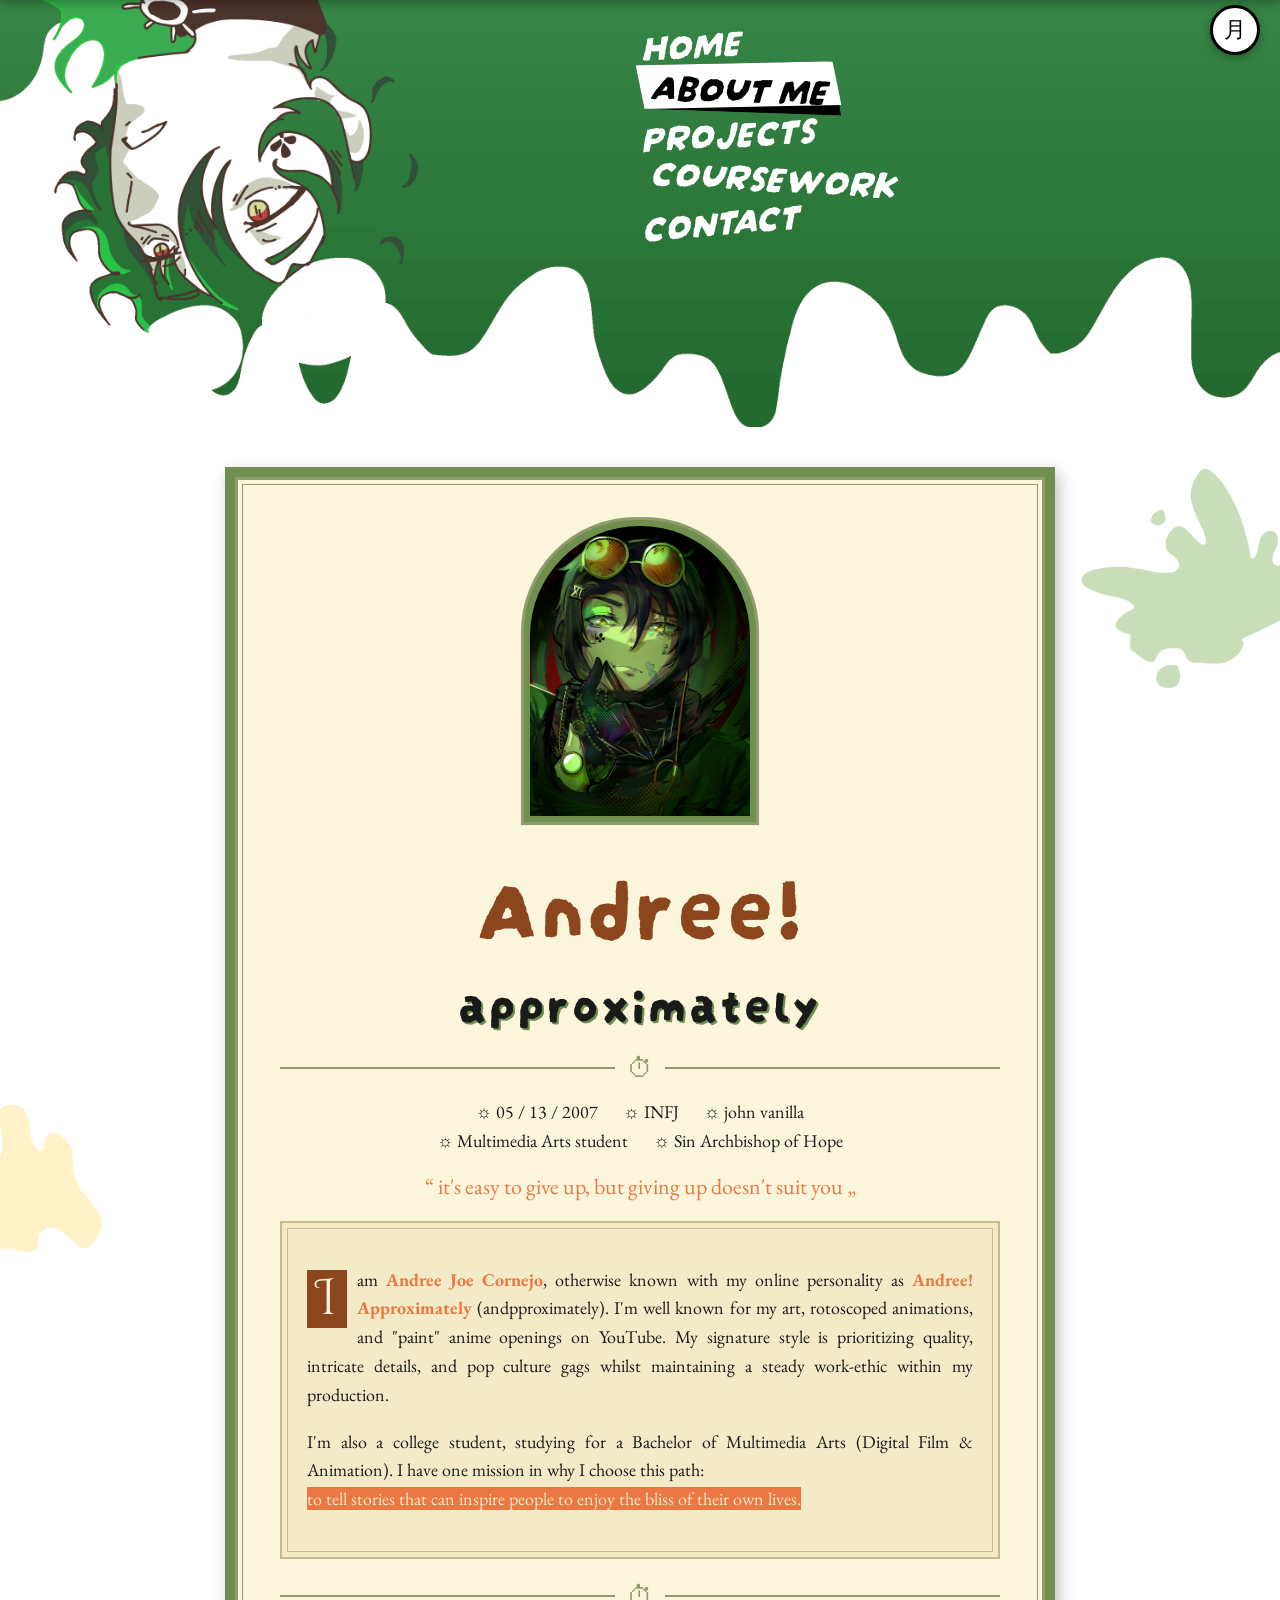
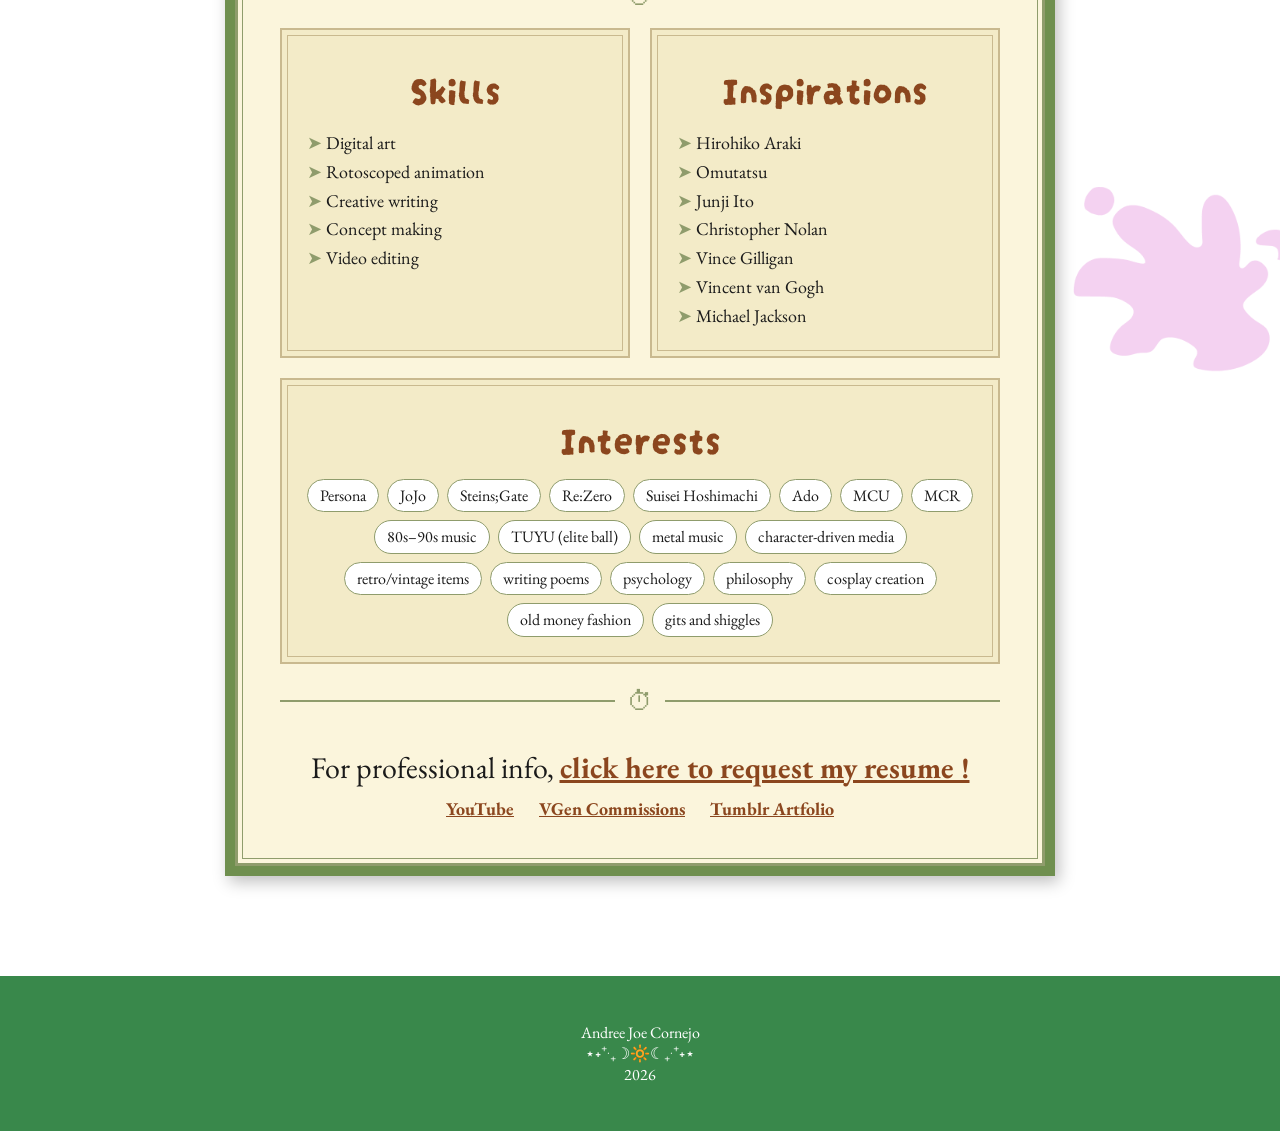
==== about.html @ 51e339ca "Overwrite repository with local files" ====
<!DOCTYPE html>
<html lang="en">
<head>
    <meta charset="UTF-8">
    <meta name="viewport" content="width=device-width, initial-scale=1.0">
    <title>About</title>
    <link rel="stylesheet" href="style.css">
    <link rel="preconnect" href="https://fonts.googleapis.com">
<link rel="preconnect" href="https://fonts.gstatic.com" crossorigin>
<link href="https://fonts.googleapis.com/css2?family=Cinzel+Decorative:wght@400;700;900&family=Darumadrop+One&family=EB+Garamond:ital,wght@0,400..800;1,400..800&family=Londrina+Outline&display=swap" rel="stylesheet">
</head>

<body>
<div id="mini-bar">
    <a href="index.html" class="eye">
        <img src="assets/eye.gif" alt="Home" >
    </a>
    <nav>
        <a href="index.html">HOME</a>
        <a href="about.html" class="active">ABOUT ME</a>
        <a href="projects.html">PROJECTS</a>
        <a href="coursework.html">COURSEWORK</a>
        <a href="contact.html">CONTACT</a>
    </nav>
</div>

<button id="dark-mode-btn">月</button>

    <header class="banner">
        <nav>
            <a href="index.html">HOME</a>
            <a href="about.html" class="active">ABOUT ME</a>
            <a href="projects.html">PROJECTS</a>
            <a href="coursework.html">COURSEWORK</a>
            <a href="contact.html">CONTACT</a>
        </nav>
    </header>
<div class="container">
    <img src="assets/splash-green.png" alt="" class="splash" style="top: 0px; right: -100px;">
    <img src="assets/splash-yellow.png" alt="" class="splash" style="top: 600px; left: -150px;">
    <img src="assets/splash-pink.png" alt="" class="splash" style="top: 1300px; right: -80px;">
    <main> 
        <div class="about-card">   
                <div class="portrait-frame reveal">
                <img src="assets/andori mikapikazo.png" alt="Portrait of Andree" class="portrait">
                </div>
                            <h1 class="about-name reveal">Andree!</h1>
                             <h1 class="about-name2 reveal">approximately</h1>
    <div class="divider">⏱</div>
                            <p class="info-line reveal">
                                <span>☼ 05 / 13 / 2007</span>
                                <span>☼ INFJ</span>
                                <span>☼ john vanilla</span>
                            </p>
                                     <p class="info-line reveal">
                                <span>☼ Multimedia Arts student</span>
                                <span>☼ Sin Archbishop of Hope</span>
                            </p>
                                 <p class="about-quote reveal">“ it's easy to give up, but giving up doesn't suit you „</p>
                                     <div class="bio reveal">
                                    <p>
                                        I am <b>Andree Joe Cornejo</b>, otherwise known with my online personality as
                                        <b>Andree! Approximately</b> (andpproximately). I'm well known for my art,
                                        rotoscoped animations, and "paint" anime openings on YouTube. My signature style
                                        is prioritizing quality, intricate details, and pop culture gags whilst maintaining
                                        a steady work-ethic within my production.
                                    </p>
                                    <p>
                                        I'm also a college student, studying for a Bachelor of Multimedia Arts
                                        (Digital Film &amp; Animation). I have one mission in why I choose this path: <br>
                                        <mark>to tell stories that can inspire people to enjoy the bliss of their own lives.</mark>
                                    </p>
                                     </div>
      <div class="divider">⏱</div>
                  <div class="two-boxes">
                <div class="mini-box reveal">
                    <h3 class="script-label">Skills</h3>
                    <ul>
                        <li>Digital art</li>
                        <li>Rotoscoped animation</li>
                        <li>Creative writing</li>
                        <li>Concept making</li>
                        <li>Video editing</li>
                    </ul>
                </div>

                <div class="mini-box reveal">
                    <h3 class="script-label">Inspirations</h3>
                    <ul>
                        <li>Hirohiko Araki</li>
                        <li>Omutatsu</li>
                        <li>Junji Ito</li>
                        <li>Christopher Nolan</li>
                        <li>Vince Gilligan</li>
                        <li>Vincent van Gogh</li>
                        <li>Michael Jackson</li>
                    </ul>
                </div>
            </div>
                        <div class="mini-box reveal">
                <h3 class="script-label">Interests</h3>
                <div class="tags">
                    <span>Persona</span>
                    <span>JoJo</span>
                    <span>Steins;Gate</span>
                    <span>Re:Zero</span>
                    <span>Suisei Hoshimachi</span>
                    <span>Ado</span>
                    <span>MCU</span>
                    <span>MCR</span>
                    <span>80s–90s music</span>
                    <span>TUYU (elite ball)</span>
                    <span>metal music</span>
                    <span>character-driven media</span>
                    <span>retro/vintage items</span>
                    <span>writing poems</span>
                    <span>psychology</span>
                    <span>philosophy</span>
                    <span>cosplay creation</span>
                    <span>old money fashion</span>
                    <span>gits and shiggles</span>
                </div>
                     </div>
            <div class="divider">⏱</div>

                    <p class="resume reveal">
                For professional info, <a href="#" target="_blank">click here to request my resume !</a>
                     </p>
                    <p class="info-line reveal">
                <a href="https://youtube.com/@andpproximately">YouTube</a>
                <a href="https://vgen.co/andpproximately">VGen Commissions</a>
                <a href="https://andpproximately.tumblr.com/">Tumblr Artfolio</a>
            </p>             
        </div>
    </main>
</div>
<footer>
    <p>Andree Joe Cornejo<br> ⋆˖⁺‧₊☽🔆☾₊‧⁺˖⋆ <br>2026</p>
</footer>
<script>
setTimeout(function() {

    let banner = document.querySelector('.banner');

    setTimeout(function() {
        banner.style.backgroundImage =
            'url("assets/backgroundstill.gif")';
    });

}, 1500);
</script>
<script src="script.js"></script> 
</body>
</html>
---- style.css ----
:root {
    --green: #39884B;
    --dark-green: #1f5e2e;
    --orange: #ff753f;
    --bg: #ffffff;
    --text: #1a1a1a;
}
body.dark-mode {
    --bg: #161616;
    --text: #f1f1f1;
    --green: #4fae63;
}
body {
    margin: 0;
    overflow-x: hidden;
    font-family: "EB Garamond", sans-serif;
    background: var(--bg);
    color: var(--text);
    transition: background 0.4s, color 0.4s;
}

h1, h2, h3 {
  font-family: "Darumadrop One", sans-serif;
    font-weight: normal;
    letter-spacing: 1px;
}

img {
    max-width: 100%;
}

#intro {
    position: fixed;
    inset: 0;
    background: #39884B;
    display: flex;
    flex-direction: column;
    justify-content: center;
    align-items: center;
    overflow: hidden;
    z-index: 9999;
}
#intro h1 {
    color: white;
    font-size: clamp(35px, 7vw, 80px);
    text-align: center;
    margin: 0;
    animation: appear 1.5s ease;
}
#intro p {
    color: white;
    text-align: center;
    font-size: clamp(16px, 2.5vw, 24px);
    animation: appear 1.5s ease;
}
@keyframes appear {
    from { opacity: 0; transform: translateY(20px); }
    to   { opacity: 1; transform: translateY(0); }
}
    #paint-rise {
        position: absolute;
        left: 0;
        bottom: -200%;
        width: 100vw;
        height: 100%;
        background: white;
        z-index: 2;
           }
      #paint-rise::before {
        content: "";
        position: absolute;
        bottom: 100%;
        left: 0;
        width: 100%;
        height: 120px;
        background-image: url("assets/white-paint.png");
        background-size: 100% 100%;
        background-repeat: no-repeat;
          }
               #paint-rise.rise {
            animation: paintUp 0.8s ease-in-out forwards;
           }
            @keyframes paintUp {
            from { bottom: -100%; }
            to   { bottom: 0; }
          }
    #intro.fade-out {
        opacity: 0;
        transition: opacity 0.7s ease;
        pointer-events: none;
        }
        body.intro-active {
            overflow: hidden;
 }

 .banner {
    width: 100%;
    aspect-ratio: 3 / 1;
    background-image: url("assets/backgroundcut.gif");
    background-size: cover;
    background-position: center bottom;
    display: flex;
    justify-content: flex-start;
    align-items: flex-start;
    padding: 1.5% 0 0 50%;
    box-sizing: border-box;
}
.banner nav {
    display: flex;
    flex-direction: column;
    gap: 0;
}
.banner a {
    position: relative;
    display: block;
    width: fit-content;
  font-family: "Darumadrop One", sans-serif;;
    font-size: clamp(20px, 3vw, 55px);
    line-height: 1.15;
    font-style: italic;
    color: white;
    text-decoration: none;
    isolation: isolate;
    transition: color 0.2s;
}
        .banner a:nth-child(1) { transform: rotate(-4deg); }
        .banner a:nth-child(2) { transform: rotate(2deg);  margin-left: 10px; }
        .banner a:nth-child(3) { transform: rotate(-3deg); }
        .banner a:nth-child(4) { transform: rotate(3deg);  margin-left: 10px; }
        .banner a:nth-child(5) { transform: rotate(-5deg); }
    .banner a::after {
        content: "";
        position: absolute;
        top: -5px;
        left: -15px;
        width: calc(100% + 30px);
        height: calc(100% + 10px);
        background: black;
        mix-blend-mode: difference;
        clip-path: polygon(0% 20%, 95% 0%, 100% 100%, 5% 100%);
        z-index: -1;
        opacity: 0;
        transition: opacity 0.2s;
    }
    .banner a::before {
        content: "";
        position: absolute;
        top: -5px;
        left: -15px;
        width: calc(100% + 30px);
        height: calc(100% + 10px);
        background: white;
        clip-path: polygon(0% 20%, 95% 0%, 100% 80%, 5% 100%);
        z-index: -1;
        opacity: 0;
        transition: opacity 0.2s;
    }
        .banner a:hover {
            color: var(--orange)
        }
        .banner a:hover::before,
        .banner a:hover::after {
            opacity: 1;
        }

        .banner a.active {
            color: black;
        }
        .banner a.active::before {
            opacity: 1;
        }
        .banner a.active::after {
            opacity: 1;
        }

#mini-bar {
    position: fixed;
    top: 0;
    left: 0;
    width: 100%;
    height: 60px;
    background: var(--green);
    display: flex;
    align-items: center;
    gap: 20px;
    padding-right: 20px;
    box-sizing: border-box;
    z-index: 100;
    transform: translateY(-100%);
    transition: transform 0.3s ease;
    box-shadow: 0 3px 10px rgba(0, 0, 0, 0.3);
    }
#mini-bar.show {
    transform: translateY(0);
    }
#mini-bar .eye {
    display: block;
    height: 100%;
    width: 200px;
    opacity: 1;
    overflow: hidden;
}
#mini-bar .eye img {
    display: block;
    width: 100%;
    height: 100%;
    object-fit: cover;
}

#mini-bar nav {
    display: flex;
    gap: 18px;
    margin-left: auto;
    }
#mini-bar a {
    font-family: "Darumadrop One", serif;
    font-style: italic;
    font-size: 20px;
    color: white;
    text-decoration: none;
    opacity: 0.6;
    }
#mini-bar a:hover {
    opacity: 1;
    }
#mini-bar a.active {
    opacity: 1;
    color: black;
    background: white;
    padding: 2px 10px;
    border-bottom: 4px solid var(--orange);
    transform: rotate(-3deg);
    display: inline-block;
    }

#dark-mode-btn {
    position: absolute;
    top: 5px;
    right: 20px;
    z-index: 200;
    width: 50px;
    height: 50px;
    color: black;
    border-radius: 50%;
    border: 3px solid black;
    background: white;
    font-size: 22px;
    cursor: pointer;
    box-shadow: 0 3px 8px rgba(0, 0, 0, 0.3);
}

.container {
    position: relative;
    z-index: 0; 
    overflow: hidden;
    padding: 0 30px 60px;
}
    main {
        max-width: 1100px;
        margin: 0 auto;
    }
    .splash {
        position: absolute;
        width: 350px;
        opacity: 0.35;
        z-index: -1;
        pointer-events: none;
    }
        body.dark-mode .splash {
            opacity: 0.2;
        }

.reveal {
    opacity: 0;
    transform: translateY(60px);
    transition: opacity 0.8s ease, transform 0.8s ease;
}
.reveal.show {
    opacity: 1;
    transform: translateY(0);
}
body.intro-active .reveal.show {
    opacity: 0;
    transform: translateY(60px);
}

                    .big-title {
                        line-height: 0.95;
                        margin: 10px 0 0;
                        text-align: center;
                    }
                    .subtitle {
                        text-align: center;
                        font-size: clamp(18px, 2.5vw, 28px);
                        margin: 20px 0 30px;
                    }
                    .photo-row {
                    display: flex;
                    justify-content: center;
                    gap: 35px;
                    flex-wrap: wrap;
                    margin-bottom: 40px;
                    }
                    .frame {
                        width: 200px;
                        height: 200px;
                        object-fit: cover;
                    }

                    .frame.red    { box-shadow: -10px -10px 0 #ff4b4b; transform: rotate(-3deg); }
                    .frame.yellow { box-shadow: -10px -10px 0 #f5e026; transform: rotate(2deg); }
                    .frame.blue   { box-shadow: -10px -10px 0 #3aa0ff; transform: rotate(-2deg); }
                    .frame.purple { box-shadow: -10px -10px 0 #b44dff; transform: rotate(3deg); }

                    .intro-text {
                        text-align: center;
                        font-size: 18px;
                        line-height: 1.6;
                        max-width: 800px;
                        margin: 0 auto;
                    }

                    blockquote {
                        font-family: "Londrina Outline", serif;
                        font-weight: 400;
                        font-size: 12.5vw;
                        line-height: 1;
                        white-space: nowrap;
                        overflow: hidden;
                        color: var(--orange);
                        text-align: center;
                        box-sizing: border-box;
                        width: 100vw;
                        margin: 0;
                        padding: 0.08em 0;
                        opacity: 0.1;
                    }

footer {
    text-align: center;
    padding: 30px;
    background: var(--green);
    color: white;
}
/*TABLET*/
@media (max-width: 900px) {

    .row,
    .row.flip,
    .youtube-box {
        flex-direction: column;
    }

    .row img,
    .row .pic,
    .row .text {
        width: 100%;
    }

    .frame {
        width: 150px;
        height: 150px;
    }

    .splash {
        width: 250px;
    }
}

/*MOBILE */
@media (max-width: 600px) {
    .banner {
        aspect-ratio: auto;
        height: 260px;
        background-position: 15% bottom;
        padding: 15px 0 0 48%;
    }

    .banner nav {
        gap: 4px;
    }

    .container {
        padding: 0 15px 60px;
    }

    .big-title span {
        padding-left: 0;
    }

    .frame {
        width: 120px;
        height: 120px;
    }

    .photo-row {
        gap: 25px;
    }

    .gallery img {
        width: 220px;
    }
    #mini-bar nav a {
        display: none;
    }

    #mini-bar nav a.active {
        display: inline-block;
    }

    .paper {
        padding: 20px;
    }
}

        .about-card {
            --cream: #fbf5dc;
            --cream-dark: #f3ebc8;
            --sage: #6f8f4f;
            --olive: #8f9c6c;
            --rust: #8b461e;
            --rose: #eb7843;
            --brown-text: #4a3b2sa;
            --tan: #c9b98f;
        }
        .about-card {
            max-width: 720px;
            margin: 40px auto;
            padding: 40px 45px;
            background: var(--cream);
            color: var(--brown-text);
            font-family: "EB Garamond", Georgia, serif;
            font-size: 18px;
            text-align: center;
            border: 10px solid var(--sage);
            box-shadow: inset 0 0 0 3px var(--olive),
                        inset 0 0 0 7px var(--cream),
                        inset 0 0 0 8px var(--olive),
                        4px 6px 15px rgba(0, 0, 0, 0.25);
        }
                    .about-card a {
                color: var(--rust);
                font-weight: bold;
                    }
                .portrait-frame {
            width: 220px;
            height: 290px;
            margin: 0 auto;
            padding: 6px;
            background: var(--sage);
            border: 3px solid var(--olive);
            border-radius: 115px 115px 0 0;
                    }
                .portrait {
            width: 100%;
            height: 100%;
            object-fit: cover;
            border-radius: 110px 110px 0 0;
                    }
            .about-name {
            font-family: "Darumadrop One", serif;
            font-weight: 200;
            font-size: clamp(48px, 10vw, 90px);
            color: var(--rust);
            margin: 10px 0 0;
            letter-spacing: 3px;
            text-shadow: 2px 2px 0 var(--brown-text);
                    }
            .about-name2 {
            font-family: "Darumadrop One", serif;
            font-weight: 500;
            font-size: clamp(50px, 50vw, 30px);
            color: var(--brown-text);
            margin: -1px 5px 0;
            letter-spacing: 3px;
            text-shadow: 2px 2px 0 var(--sage);
                    }
                    .divider {
            display: flex;
            align-items: center;
            gap: 12px;
            color: var(--olive);
            font-size: 26px;
            margin: 15px 0;
                    }
                        .divider::before,
                        .divider::after {
                            content: "";
                            flex: 1;
                            height: 2px;
                            background: var(--olive);
                        }
                        .info-line {
                        display: flex;
                        justify-content: center;
                        flex-wrap: wrap;
                        gap: 8px 25px;
                        margin: 6px 0;
                                }
                                .about-quote {
                        font-style: bold italic;
                        font-size: 22px;
                        color: var(--rose);
                        margin: 20px 0;
                    }
                    .bio,
                    .mini-box {
                        background: var(--cream-dark);
                        border: 2px solid var(--tan);
                        box-shadow: inset 0 0 0 5px var(--cream-dark),
                                    inset 0 0 0 6px var(--tan);
                        padding: 25px;
                        text-align: justify;
                        line-height: 1.6;
                        margin-bottom: 20px;
                    }
                    .bio b {
                        color: var(--rose);
                    }
                        .bio mark {
                            background: var(--rose);
                            color: var(--cream-dark);
                        }
                    .bio p:first-child::first-letter {
                        float: left;
                        font-family: "Cinzel Decorative", serif;
                        font-size: 50px;
                        line-height: 1;
                        padding: 4px 10px;
                        margin: 4px 10px 0 0;
                        background: var(--rust);
                        color: var(--cream);
                    }
                    .two-boxes {
                        display: grid;
                        grid-template-columns: 1fr 1fr;
                        gap: 20px;
                    }
                    .script-label {
                        font-family: "Darumadrop One", cursive;
                        font-size: 40px;
                        letter-spacing: 0;
                        color: var(--rust);
                        text-align: center;
                        margin: 0 0 10px;
                    }
                    .mini-box ul {
                        list-style: none;
                        padding: 0;
                        margin: 0;
                    }
                    .mini-box li::before {
                        content: "➤ "; 
                        color: var(--olive);
                    }
                    .tags {
                        display: flex;
                        flex-wrap: wrap;
                        justify-content: center;
                        gap: 8px;
                    }
                    .tags span {
                        background: var(--bg);
                        border: 1px solid var(--olive);
                        border-radius: 20px;
                        padding: 3px 12px;
                        font-size: 16px;
                    }
                    .resume {
                        font-size: 30px;
                        margin-bottom: 10px;
                    }
                                    body.dark-mode .about-card {
                                --cream: #272423;
                                --brown-text: #faeddf;
                            --sage: #924a20;
                            --olive: #a85816;
                            --rust: #58ce54;
                            --cream-dark: #3a3a3a;
                            --tan: #5c5442;
                                    }
                                    @media (max-width: 600px) {
                                    .about-card {
                                        padding: 30px 18px;
                                        border-width: 6px;
                                    }

                                    .two-boxes {
                                        grid-template-columns: 1fr;
                                        gap: 0;
                                    }

                                    .portrait-frame {
                                        width: 170px;
                                        height: 225px;
                                    }

                                    .bio,
                                    .mini-box {
                                        padding: 18px;
                                        text-align: left;
                                    }
                                }
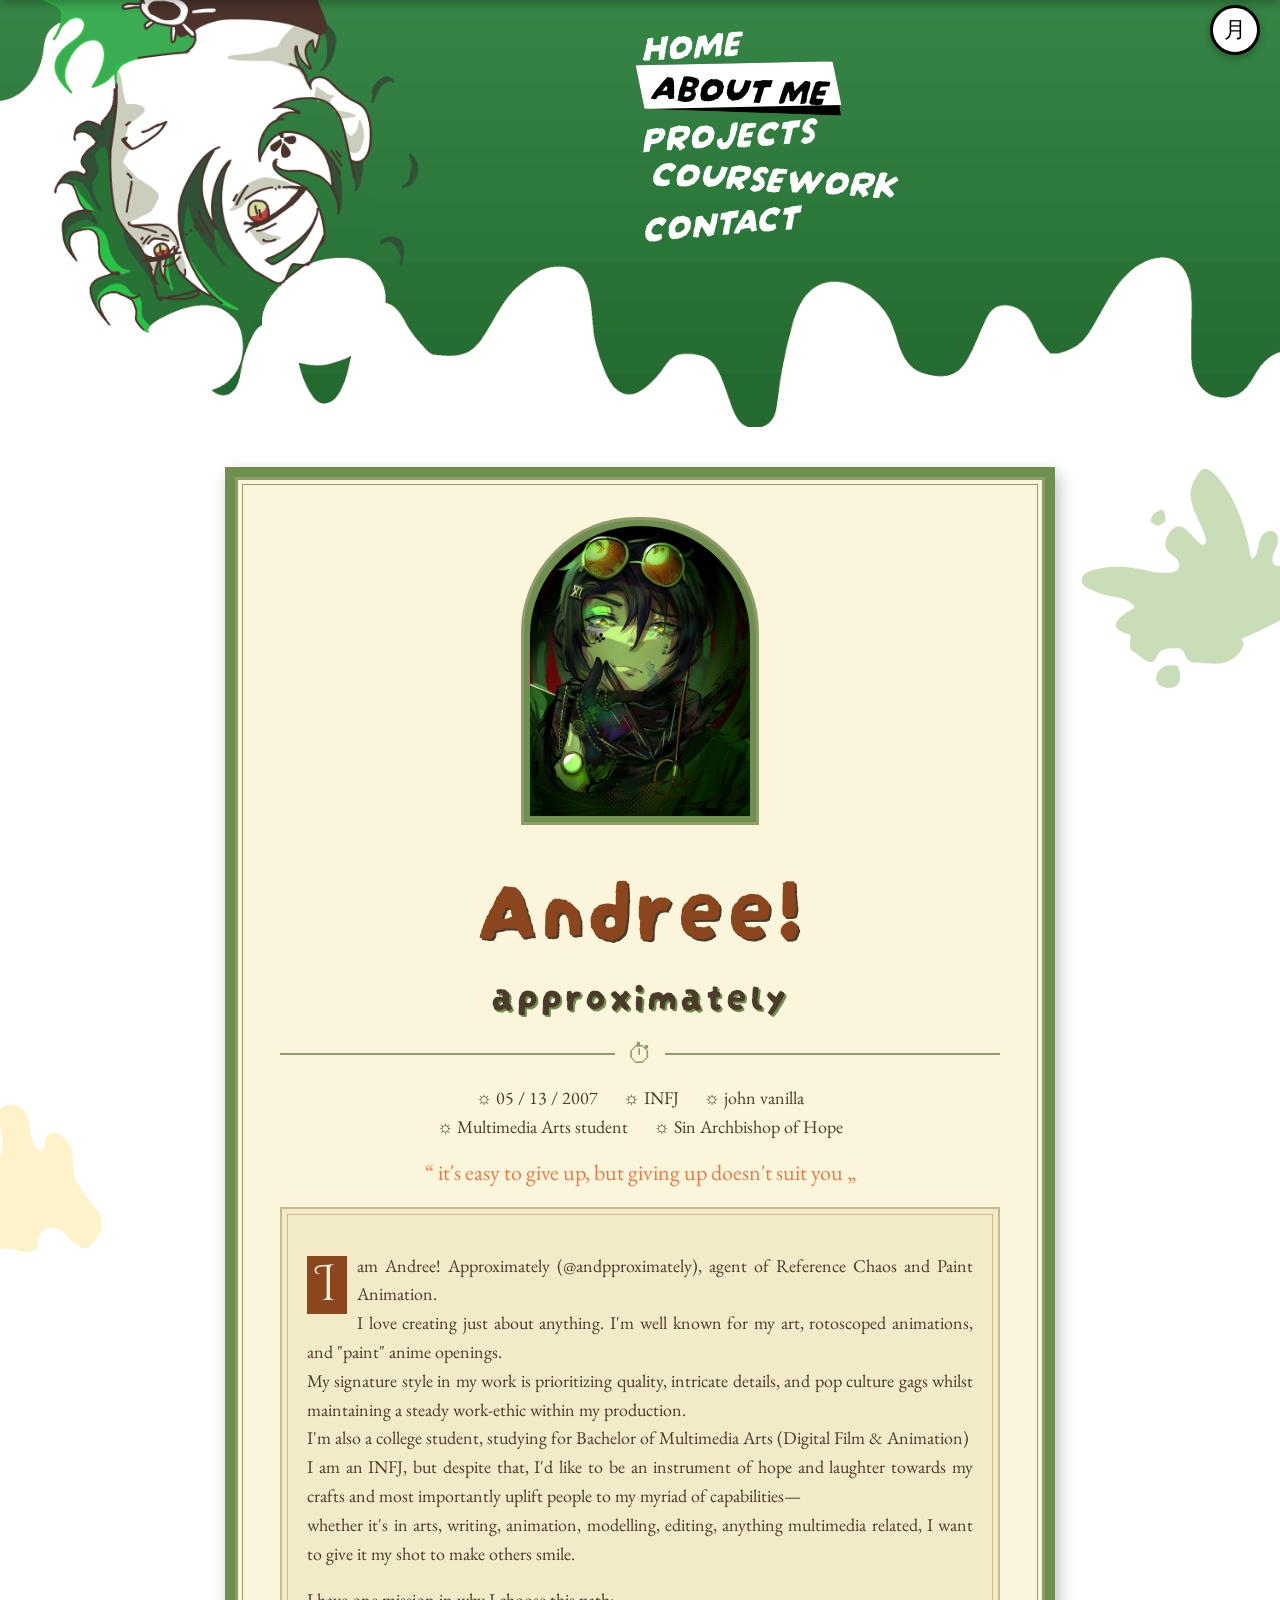
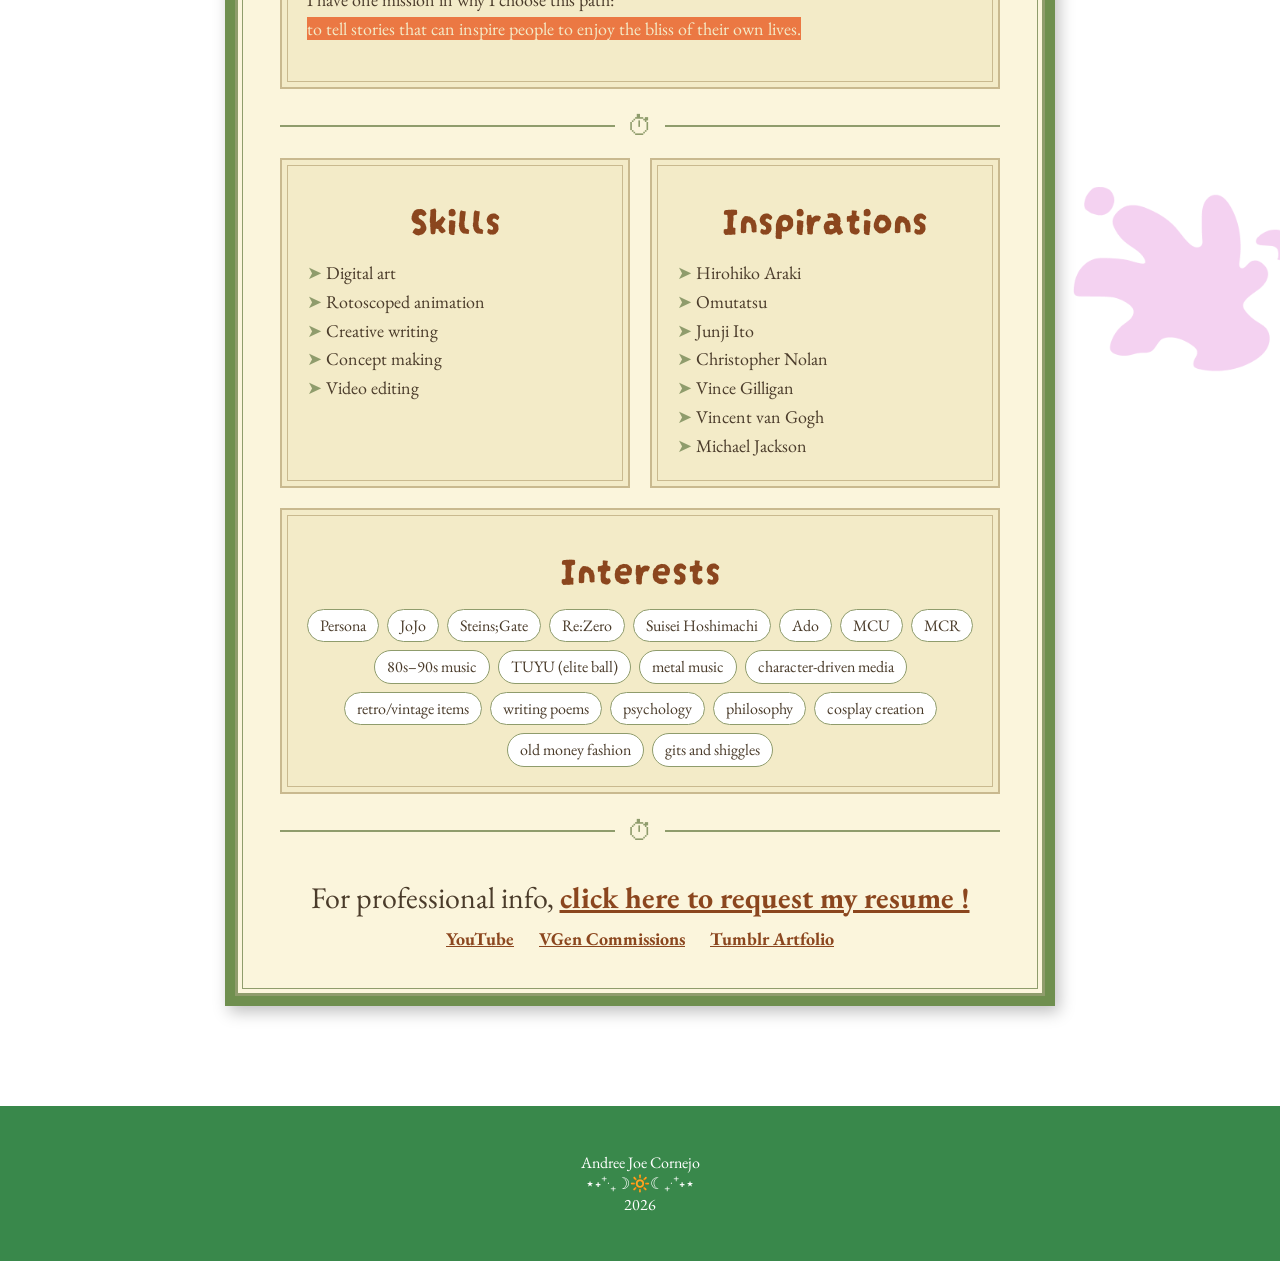
==== commit 12becd5f: "added missing navigation and clean up" ====
--- a/about.html
+++ b/about.html
@@ -40,7 +40,7 @@
     <img src="assets/splash-yellow.png" alt="" class="splash" style="top: 600px; left: -150px;">
     <img src="assets/splash-pink.png" alt="" class="splash" style="top: 1300px; right: -80px;">
     <main> 
-        <div class="about-card">   
+        <div class="card">   
                 <div class="portrait-frame reveal">
                 <img src="assets/andori mikapikazo.png" alt="Portrait of Andree" class="portrait">
                 </div>
@@ -59,15 +59,18 @@
                                  <p class="about-quote reveal">“ it's easy to give up, but giving up doesn't suit you „</p>
                                      <div class="bio reveal">
                                     <p>
-                                        I am <b>Andree Joe Cornejo</b>, otherwise known with my online personality as
-                                        <b>Andree! Approximately</b> (andpproximately). I'm well known for my art,
-                                        rotoscoped animations, and "paint" anime openings on YouTube. My signature style
-                                        is prioritizing quality, intricate details, and pop culture gags whilst maintaining
-                                        a steady work-ethic within my production.
+I am Andree! Approximately (@andpproximately), agent of Reference Chaos and Paint Animation. 
+<br>
+I love creating just about anything. I'm well known for my art, rotoscoped animations, and "paint" anime openings. <br>
+ My signature style in my work is prioritizing quality, intricate details, and pop culture gags whilst maintaining a steady work-ethic within my production.
+<br> 
+I'm also a college student, studying for Bachelor of Multimedia Arts (Digital Film & Animation)
+<br>
+I am an INFJ, but despite that, I'd like to be an instrument of hope and laughter towards my crafts and most importantly uplift people to my myriad of capabilities—
+<br> whether it's in arts, writing, animation, modelling, editing, anything multimedia related, I want to give it my shot to make others smile.
                                     </p>
                                     <p>
-                                        I'm also a college student, studying for a Bachelor of Multimedia Arts
-                                        (Digital Film &amp; Animation). I have one mission in why I choose this path: <br>
+                                        I have one mission in why I choose this path: <br>
                                         <mark>to tell stories that can inspire people to enjoy the bliss of their own lives.</mark>
                                     </p>
                                      </div>
@@ -124,7 +127,7 @@
             <div class="divider">⏱</div>
 
                     <p class="resume reveal">
-                For professional info, <a href="#" target="_blank">click here to request my resume !</a>
+                For professional info, <a href="https://drive.google.com/file/d/1XiRlU1PBj78ZvyiMDsrayhw4P0Z8KBRw/view?usp=sharing" target="_blank">click here to request my resume !</a>
                      </p>
                     <p class="info-line reveal">
                 <a href="https://youtube.com/@andpproximately">YouTube</a>
--- a/style.css
+++ b/style.css
@@ -10,6 +10,41 @@
     --text: #f1f1f1;
     --green: #4fae63;
 }
+
+        .card {
+            --cream: #fbf5dc;
+            --cream-dark: #f3ebc8;
+            --sage: #6f8f4f;
+            --olive: #8f9c6c;
+            --rust: #8b461e;
+            --rose: #eb7843;
+            --brown-text: #4a3b2a;
+            --tan: #c9b98f;
+        }
+        .card {
+            max-width: 720px;
+            margin: 40px auto;
+            padding: 40px 45px;
+            background: var(--cream);
+            color: var(--brown-text);
+            font-family: "EB Garamond", Georgia, serif;
+            font-size: 18px;
+            text-align: center;
+            border: 10px solid var(--sage);
+            box-shadow: inset 0 0 0 3px var(--olive),
+                        inset 0 0 0 7px var(--cream),
+                        inset 0 0 0 8px var(--olive),
+                        4px 6px 15px rgba(0, 0, 0, 0.25);
+        }
+                                    body.dark-mode .card {
+                                --cream: #272423;
+                                --brown-text: #faeddf;
+                            --sage: #924a20;
+                            --olive: #a85816;
+                            --rust: #58ce54;
+                            --cream-dark: #3a3a3a;
+                            --tan: #5c5442;
+                                    }
 body {
     margin: 0;
     overflow-x: hidden;
@@ -259,6 +294,7 @@
         max-width: 1100px;
         margin: 0 auto;
     }
+
     .splash {
         position: absolute;
         width: 350px;
@@ -294,6 +330,37 @@
                         font-size: clamp(18px, 2.5vw, 28px);
                         margin: 20px 0 30px;
                     }
+                    .social-buttons {
+                        display: flex;
+                        justify-content: center;
+                        flex-wrap: wrap;
+                        gap: 10px;
+                        margin: -12px auto 30px;
+                    }
+                    .social-buttons a {
+                        display: grid;
+                        place-items: center;
+                        width: 48px;
+                        height: 48px;
+                        padding: 8px;
+                        box-sizing: border-box;
+                        background: var(--bg);
+                        border: 2px solid var(--green);
+                        border-radius: 12px;
+                        box-shadow: 2px 3px 0 var(--green);
+                        transition: transform 0.2s ease, box-shadow 0.2s ease;
+                    }
+                    .social-buttons img {
+                        display: block;
+                        width: 100%;
+                        height: 100%;
+                        object-fit: contain;
+                    }
+                    .social-buttons a:hover,
+                    .social-buttons a:focus-visible {
+                        transform: translateY(-3px);
+                        box-shadow: 2px 6px 0 var(--green);
+                    }
                     .photo-row {
                     display: flex;
                     justify-content: center;
@@ -310,8 +377,9 @@
                     .frame.red    { box-shadow: -10px -10px 0 #ff4b4b; transform: rotate(-3deg); }
                     .frame.yellow { box-shadow: -10px -10px 0 #f5e026; transform: rotate(2deg); }
                     .frame.blue   { box-shadow: -10px -10px 0 #3aa0ff; transform: rotate(-2deg); }
-                    .frame.purple { box-shadow: -10px -10px 0 #b44dff; transform: rotate(3deg); }
-
+                    .frame.orange { box-shadow: -10px -10px 0 #ffa500; transform: rotate(1deg); }
+                    .frame.purple { box-shadow: -10px -10px 0 #b44dff; transform: rotate(-3deg); }
+                    .frame.green { box-shadow: -10px -10px 0 #26f5b0; transform: rotate(2deg); }
                     .intro-text {
                         text-align: center;
                         font-size: 18px;
@@ -353,8 +421,17 @@
 
     .row img,
     .row .pic,
+    .row .text,
+    .row .coursework-image,
+    .row .coursework-preview {
+        width: 100%;
+    }
+
+    .row > img,
+    .row > .coursework-image,
+    .row > .coursework-preview,
     .row .text {
-        width: 100%;
+        flex: 0 0 auto;
     }
 
     .frame {
@@ -369,6 +446,15 @@
 
 /*MOBILE */
 @media (max-width: 600px) {
+    .social-buttons {
+        gap: 8px;
+    }
+
+    .social-buttons a {
+        width: 42px;
+        height: 42px;
+    }
+
     .banner {
         aspect-ratio: auto;
         height: 260px;
@@ -413,32 +499,8 @@
     }
 }
 
-        .about-card {
-            --cream: #fbf5dc;
-            --cream-dark: #f3ebc8;
-            --sage: #6f8f4f;
-            --olive: #8f9c6c;
-            --rust: #8b461e;
-            --rose: #eb7843;
-            --brown-text: #4a3b2sa;
-            --tan: #c9b98f;
-        }
-        .about-card {
-            max-width: 720px;
-            margin: 40px auto;
-            padding: 40px 45px;
-            background: var(--cream);
-            color: var(--brown-text);
-            font-family: "EB Garamond", Georgia, serif;
-            font-size: 18px;
-            text-align: center;
-            border: 10px solid var(--sage);
-            box-shadow: inset 0 0 0 3px var(--olive),
-                        inset 0 0 0 7px var(--cream),
-                        inset 0 0 0 8px var(--olive),
-                        4px 6px 15px rgba(0, 0, 0, 0.25);
-        }
-                    .about-card a {
+
+                    .card a {
                 color: var(--rust);
                 font-weight: bold;
                     }
@@ -469,7 +531,7 @@
             .about-name2 {
             font-family: "Darumadrop One", serif;
             font-weight: 500;
-            font-size: clamp(50px, 50vw, 30px);
+            font-size: clamp(30px, 50vw, 40px);
             color: var(--brown-text);
             margin: -1px 5px 0;
             letter-spacing: 3px;
@@ -570,7 +632,146 @@
                         font-size: 30px;
                         margin-bottom: 10px;
                     }
-                                    body.dark-mode .about-card {
+                                    @media (max-width: 600px) {
+                                    .card {
+                                        padding: 30px 18px;
+                                        border-width: 6px;
+                                    }
+
+                                    .two-boxes {
+                                        grid-template-columns: 1fr;
+                                        gap: 0;
+                                    }
+
+                                    .portrait-frame {
+                                        width: 170px;
+                                        height: 225px;
+                                    }
+
+                                    .bio,
+                                    .mini-box {
+                                        padding: 18px;
+                                        text-align: left;
+                                    }
+                                }
+                .youtube-box {
+                    display: flex;
+                    align-items: center;
+                    gap: 40px;
+                    margin: 0 0 30px;
+                }
+                .tv {
+                    width: 300px;
+                    flex-shrink: 0;
+                }
+                .hyperlink {
+                    font-family: "Londrina Outline", serif;
+                    font-size: 40px; 
+                    display: inline-block;
+                    margin-top: 12px;
+                    font-weight: bold;
+                }
+                .socials a {
+                    font-family: "Darumadrop One";
+                    font-style: bold;
+                    font-size: 26px;
+                    margin-right: 25px;
+                    text-decoration: none;
+                }
+                .gallery-title {
+                    text-align: center;
+                    font-size: 36px;
+                    border-top: 1px solid #999;
+                    padding-top: 20px;
+                }
+                .gallery {
+                    display: flex;
+                    gap: 20px;
+                    overflow-x: auto;
+                    padding-bottom: 15px;
+                    scroll-behavior: smooth;
+                }       
+                .gallery img {
+                    width: 300px;
+                    height: auto;
+                    flex-shrink: 0;
+                }
+                .gallery iframe {
+                flex: 0 0 300px;
+                aspect-ratio: 16 / 9;
+                border: 0;
+                }
+#other-projects {
+    align-items: flex-start;
+}
+
+#other-projects img {
+    height: 240px;
+    width: auto;
+    max-width: none;
+    flex: 0 0 auto;
+    object-fit: contain;
+}
+
+
+                    .row {
+                        display: flex;
+                        align-items: center;
+                        gap: 40px;
+                        margin: 60px auto;
+                    }
+
+                    .row.flip {
+                        flex-direction: row-reverse;
+                    }
+
+                    .row > img,
+                    .row > .coursework-image {
+                        width: 48%;
+                        height: 320px;
+                        flex: 0 0 48%;
+                        object-fit: cover;
+                    }
+
+                    .row > .coursework-preview {
+                        width: 48%;
+                        height: 360px;
+                        flex: 0 0 48%;
+                        border: 2px solid var(--green);
+                        border-radius: 10px;
+                        background: var(--bg);
+                        box-shadow: 0 6px 16px rgba(0, 0, 0, 0.18);
+                    }
+
+                        @media (max-width: 1024px) {
+                            .row,
+                            .row.flip {
+                                flex-direction: column;
+                            }
+
+                            .row > img,
+                            .row > .coursework-image,
+                            .row > .coursework-preview,
+                            .row .text {
+                                width: 100%;
+                                flex: 0 0 auto;
+                            }
+
+                            .row > .coursework-preview {
+                                height: 320px;
+                            }
+                        }
+        .commissions {
+            --cream: #fbf5dc;
+            --cream-dark: #f3ebc8;
+            --sage: #6f8f4f;
+            --olive: #8f9c6c;
+            --rust: #8b461e;
+            --rose: #eb7843;
+            --brown-text: #4a3b2sa;
+            --tan: #c9b98f;
+        }
+                                 body.dark-mode .commissions {
                                 --cream: #272423;
                                 --brown-text: #faeddf;
                             --sage: #924a20;
@@ -579,25 +780,180 @@
                             --cream-dark: #3a3a3a;
                             --tan: #5c5442;
                                     }
-                                    @media (max-width: 600px) {
-                                    .about-card {
-                                        padding: 30px 18px;
-                                        border-width: 6px;
-                                    }
-
-                                    .two-boxes {
-                                        grid-template-columns: 1fr;
-                                        gap: 0;
-                                    }
-
-                                    .portrait-frame {
-                                        width: 170px;
-                                        height: 225px;
-                                    }
-
-                                    .bio,
-                                    .mini-box {
-                                        padding: 18px;
-                                        text-align: left;
-                                    }
-                                }
+        .commission-big {
+            margin-bottom: 20px;
+            font-weight: 800;
+            font-family: "Darumadrop One", serif;
+            font-style: italic;
+            color: var(--brown-text);
+        }
+        .commissions {
+            padding: 30px 20px;
+            text-align: center;
+        }
+        .commissions > h1 {
+            font-size: 28px;
+            margin-bottom: 10px;
+        }
+        .commissions > p {
+            margin-bottom: 25px;
+        }
+        .commission-scroll {
+            display: flex;
+            gap: 20px;
+
+            overflow-x: auto;
+            padding: 10px 5px 20px;
+
+            scroll-snap-type: x mandatory;
+        }
+                .commission-card {
+            flex: 0 0 320px;
+            background: var(--cream);
+            border: 2px solid var(--olive);
+            color: var(--brown-text);
+
+            border-radius: 18px;
+            overflow: hidden;
+
+            text-align: left;
+            scroll-snap-align: start;
+
+            display: flex;
+            flex-direction: column;
+        }
+        .commission-card img {
+    width: 100%;
+    height: 300px;
+    object-fit: cover;
+    display: block;
+        }
+
+        .commission-info {
+    padding: 20px;
+
+    display: flex;
+    flex-direction: column;
+    flex: 1;
+        }
+    .commission-info h1 {
+        font-size: 22px;
+        margin: 0 0 12px;
+        color: var(--rust);
+    }
+    .commission-info h2 {
+        font-family: "EB Garamond";
+        font-style: italic;
+        font-size: 18px;
+        color: var(--brown-text);
+        margin: 0 0 25px;
+    }
+    .comm-note {
+        font-size: 16px;
+        text-align: center;
+        margin-top: 15px;
+        opacity: 0.7;
+    }
+    .commission-info a {
+        display: block;
+        background: var(--cream-dark);
+        color: var(--brown-text);
+        padding: 13px;
+        border-radius: 30px;
+        text-align: center;
+        text-decoration: none;
+        font-weight: bold;
+        margin-top: auto;
+    }
+    .commission-info a:hover {
+        background: var(--sage);
+    }
+
+            .paper {
+                background: white;
+                color: black;
+                max-width: 700px;
+                margin: 40px auto;
+                padding: 40px;
+                border: 1px solid #bbb;
+                box-shadow: 4px 6px 15px rgba(0, 0, 0, 0.2);
+                font-family: Arial, sans-serif;
+                font-size: 13px;
+            }
+            .paper h2 {
+                font-family: Arial, sans-serif;
+                font-weight: bold;
+                text-align: center;
+                font-size: 22px;
+                margin: 0;
+            }
+.paper .small-note {
+    text-align: center;
+    font-style: italic;
+    color: #666;
+    margin: 4px 0 20px;
+}
+.form-bar {
+    background: #dde7f5;
+    border: 1px solid #8fa6c7;
+    text-align: center;
+    font-weight: bold;
+    padding: 4px;
+    margin: 20px 0 15px;
+}
+.form-line {
+    display: flex;
+    align-items: flex-end;
+    gap: 10px;
+    margin-bottom: 14px;
+    flex-wrap: wrap;
+}
+.form-line label {
+    font-weight: bold;
+    white-space: nowrap;
+}
+.paper input[type="text"],
+.paper input[type="email"],
+.paper input[type="date"],
+.paper input[type="number"],
+.paper select {
+    flex: 1;
+    min-width: 120px;
+    border: none;
+    border-bottom: 1px solid black;
+    background: transparent;
+    font-size: 14px;
+    padding: 2px 4px;
+}
+.paper textarea {
+    width: 100%;
+    height: 100px;
+    box-sizing: border-box;
+    border: 1px solid black;
+    font-family: Arial, sans-serif;
+}
+.note {
+    font-size: 10px;
+    color: #888;
+    font-style: italic;
+}
+.signature {
+    font-family: "Brush Script MT", cursive !important;
+    font-size: 24px !important;
+}
+.submit-btn {
+    display: block;
+    margin: 25px auto 0;
+    padding: 10px 30px;
+    font-weight: bold;
+    font-size: 15px;
+    background: var(--green);
+    color: white;
+    border: none;
+    cursor: pointer;
+}
+#form-message {
+    text-align: center;
+    color: var(--green);
+    font-weight: bold;
+}
